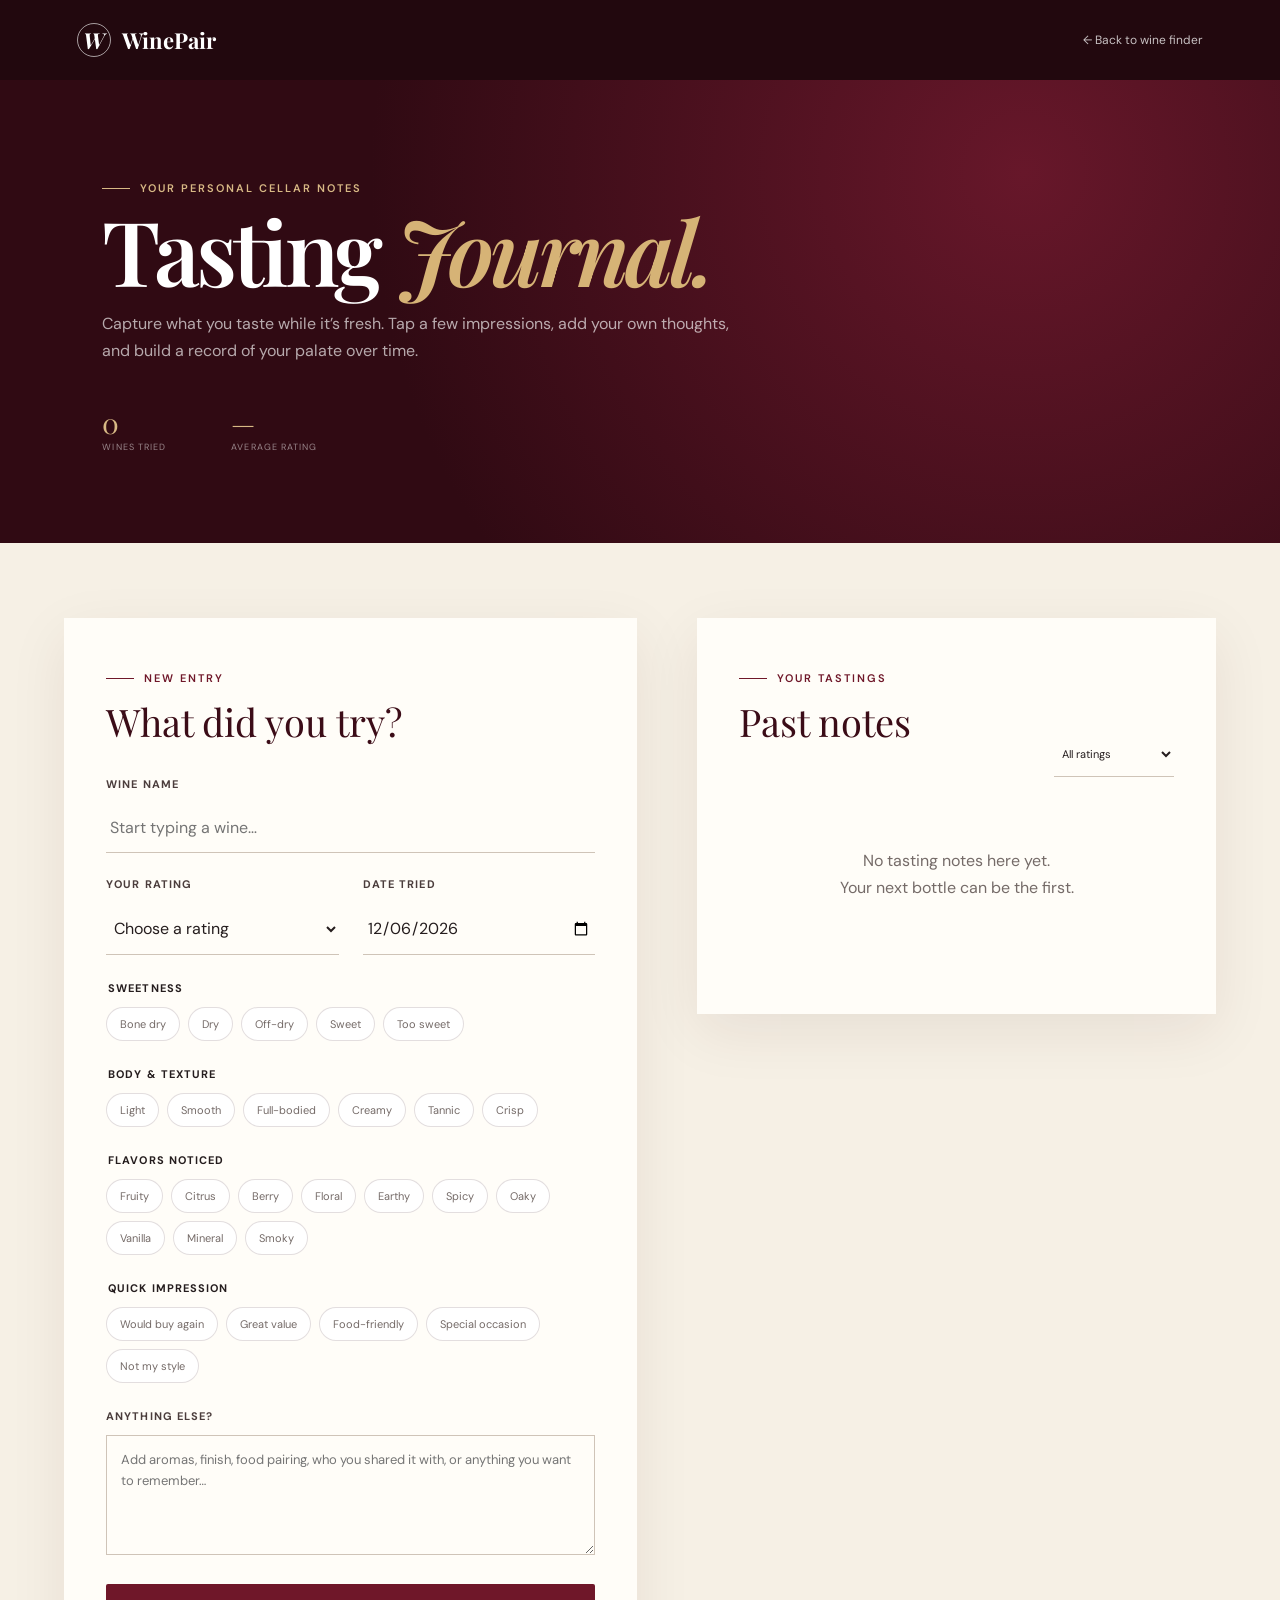
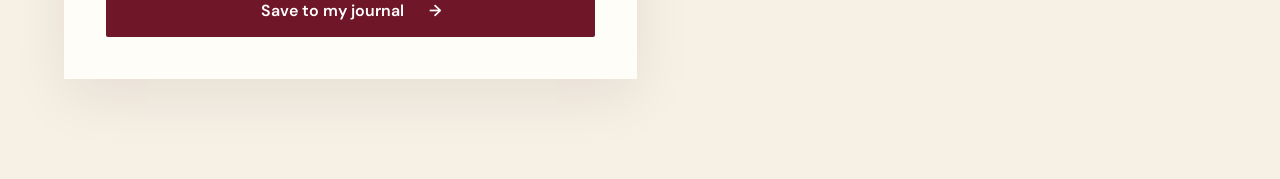
==== static/journal.html @ cf1a658a "Add dedicated quick-note tasting journal" ====
<!doctype html>
<html lang="en">
<head>
  <meta charset="utf-8">
  <meta name="viewport" content="width=device-width, initial-scale=1">
  <title>Tasting Journal — WinePair</title>
  <link rel="preconnect" href="https://fonts.googleapis.com">
  <link rel="preconnect" href="https://fonts.gstatic.com" crossorigin>
  <link href="https://fonts.googleapis.com/css2?family=DM+Sans:wght@400;500;600;700&family=Playfair+Display:ital,wght@0,600;0,700;1,600&display=swap" rel="stylesheet">
  <link rel="stylesheet" href="/static/styles.css">
  <link rel="stylesheet" href="/static/journal.css">
  <script src="/static/journal.js?v=1" defer></script>
</head>
<body class="journal-page">
  <header class="journal-header">
    <a class="brand" href="/"><span class="brand-mark">W</span><span>WinePair</span></a>
    <a class="back-link" href="/">← Back to wine finder</a>
  </header>

  <main>
    <section class="journal-hero">
      <p class="eyebrow"><span></span> Your personal cellar notes</p>
      <h1>Tasting <em>Journal.</em></h1>
      <p>Capture what you taste while it’s fresh. Tap a few impressions, add your own thoughts, and build a record of your palate over time.</p>
      <div class="journal-stats"><div><strong id="journal-total">0</strong><span>wines tried</span></div><div><strong id="journal-average">—</strong><span>average rating</span></div></div>
    </section>

    <section class="journal-workspace">
      <form id="full-tasting-form" class="journal-form">
        <div class="journal-form-heading"><p class="eyebrow"><span></span> New entry</p><h2>What did you try?</h2></div>
        <label><span>Wine name</span><input name="wine_name" list="saved-wine-options" required maxlength="200" placeholder="Start typing a wine…"></label>
        <datalist id="saved-wine-options"></datalist>
        <div class="journal-form-grid">
          <label><span>Your rating</span><select name="rating" required><option value="">Choose a rating</option><option value="5">★★★★★ — Loved it</option><option value="4">★★★★☆ — Really liked it</option><option value="3">★★★☆☆ — Enjoyed it</option><option value="2">★★☆☆☆ — Not for me</option><option value="1">★☆☆☆☆ — Disliked it</option></select></label>
          <label><span>Date tried</span><input name="date_tried" type="date" required></label>
        </div>

        <fieldset class="attribute-group"><legend>Sweetness</legend><div class="attribute-options"><button type="button" data-attribute="Bone dry">Bone dry</button><button type="button" data-attribute="Dry">Dry</button><button type="button" data-attribute="Off-dry">Off-dry</button><button type="button" data-attribute="Sweet">Sweet</button><button type="button" data-attribute="Too sweet">Too sweet</button></div></fieldset>
        <fieldset class="attribute-group"><legend>Body & texture</legend><div class="attribute-options"><button type="button" data-attribute="Light">Light</button><button type="button" data-attribute="Smooth">Smooth</button><button type="button" data-attribute="Full-bodied">Full-bodied</button><button type="button" data-attribute="Creamy">Creamy</button><button type="button" data-attribute="Tannic">Tannic</button><button type="button" data-attribute="Crisp">Crisp</button></div></fieldset>
        <fieldset class="attribute-group"><legend>Flavors noticed</legend><div class="attribute-options"><button type="button" data-attribute="Fruity">Fruity</button><button type="button" data-attribute="Citrus">Citrus</button><button type="button" data-attribute="Berry">Berry</button><button type="button" data-attribute="Floral">Floral</button><button type="button" data-attribute="Earthy">Earthy</button><button type="button" data-attribute="Spicy">Spicy</button><button type="button" data-attribute="Oaky">Oaky</button><button type="button" data-attribute="Vanilla">Vanilla</button><button type="button" data-attribute="Mineral">Mineral</button><button type="button" data-attribute="Smoky">Smoky</button></div></fieldset>
        <fieldset class="attribute-group"><legend>Quick impression</legend><div class="attribute-options"><button type="button" data-attribute="Would buy again">Would buy again</button><button type="button" data-attribute="Great value">Great value</button><button type="button" data-attribute="Food-friendly">Food-friendly</button><button type="button" data-attribute="Special occasion">Special occasion</button><button type="button" data-attribute="Not my style">Not my style</button></div></fieldset>

        <label><span>Anything else?</span><textarea name="notes" maxlength="1000" placeholder="Add aromas, finish, food pairing, who you shared it with, or anything you want to remember…"></textarea></label>
        <button class="button button-gold journal-submit" type="submit">Save to my journal <span>→</span></button>
      </form>

      <section class="journal-history">
        <div class="journal-history-heading"><div><p class="eyebrow"><span></span> Your tastings</p><h2>Past notes</h2></div><select id="journal-filter" aria-label="Filter tasting journal"><option value="all">All ratings</option><option value="5">5 stars</option><option value="4">4 stars</option><option value="3">3 stars</option><option value="2">2 stars</option><option value="1">1 star</option></select></div>
        <div id="journal-entries"></div>
      </section>
    </section>
  </main>
</body>
</html>
---- static/styles.css ----
:root {
  --wine: #6f1729;
  --wine-dark: #3b0c17;
  --wine-deep: #22080e;
  --cream: #f6f0e5;
  --paper: #fffdf8;
  --ink: #251d1e;
  --muted: #756b68;
  --gold: #c2a06b;
  --line: rgba(58, 27, 33, .14);
}

* { box-sizing: border-box; }
html { scroll-behavior: smooth; }
body { margin: 0; color: var(--ink); background: var(--paper); font-family: "DM Sans", sans-serif; }
button, input, select { font: inherit; }
a { color: inherit; text-decoration: none; }

.site-header { height: 84px; padding: 0 clamp(24px, 6vw, 96px); display: flex; align-items: center; justify-content: space-between; position: absolute; width: 100%; z-index: 10; color: white; }
.brand { display: inline-flex; align-items: center; gap: 11px; font-family: "Playfair Display", serif; font-size: 22px; font-weight: 700; }
.brand-mark { width: 34px; height: 34px; border: 1px solid rgba(255,255,255,.6); border-radius: 50%; display: grid; place-items: center; font-style: italic; }
nav { display: flex; align-items: center; gap: 34px; font-size: 13px; }
nav a { opacity: .82; }
nav a:hover { opacity: 1; }
.list-link { border: 0; background: transparent; color: white; cursor: pointer; font-size: 13px; opacity: .82; }
.list-link span { display: inline-grid; place-items: center; min-width: 20px; height: 20px; margin-left: 5px; padding: 0 5px; border-radius: 99px; background: #d6b376; color: var(--wine-dark); font-size: 10px; font-weight: 700; }
.nav-cta { border: 1px solid rgba(255,255,255,.55); border-radius: 99px; padding: 11px 18px; }

.hero { min-height: 780px; display: grid; grid-template-columns: 56% 44%; background: var(--wine-deep); color: white; overflow: hidden; }
.hero-copy { padding: 176px 7vw 80px; background: radial-gradient(circle at 20% 10%, #67172a 0, #3d0c18 40%, #26080f 100%); position: relative; }
.hero-copy:after { content: ""; position: absolute; inset: 0; opacity: .08; background-image: url("data:image/svg+xml,%3Csvg width='80' height='80' xmlns='http://www.w3.org/2000/svg'%3E%3Cfilter id='n'%3E%3CfeTurbulence type='fractalNoise' baseFrequency='.8' numOctaves='3' stitchTiles='stitch'/%3E%3C/filter%3E%3Crect width='100%25' height='100%25' filter='url(%23n)' opacity='.3'/%3E%3C/svg%3E"); pointer-events: none; }
.eyebrow { text-transform: uppercase; letter-spacing: .18em; font-size: 11px; font-weight: 600; display: flex; align-items: center; gap: 10px; color: var(--wine); }
.eyebrow span { width: 28px; height: 1px; background: currentColor; }
.hero .eyebrow { color: #d8b985; }
h1, h2 { font-family: "Playfair Display", serif; margin: 0; font-weight: 600; line-height: .98; }
h1 { font-size: clamp(62px, 7vw, 108px); letter-spacing: -.045em; max-width: 760px; }
h1 em, h2 em { color: #d6b376; font-weight: 600; }
.hero-lede { color: rgba(255,255,255,.68); font-size: 17px; line-height: 1.75; max-width: 570px; margin: 34px 0; }
.hero-actions { display: flex; align-items: center; gap: 30px; }
.button { border: 0; cursor: pointer; display: inline-flex; align-items: center; justify-content: center; gap: 25px; padding: 16px 24px; border-radius: 2px; font-weight: 600; transition: transform .2s, background .2s; }
.button:hover { transform: translateY(-2px); }
.button-primary { background: var(--cream); color: var(--wine-dark); }
.text-link { font-size: 13px; color: rgba(255,255,255,.8); }
.text-link span { margin-left: 7px; }
.trust-row { display: flex; gap: clamp(28px, 5vw, 70px); margin-top: 70px; padding-top: 28px; border-top: 1px solid rgba(255,255,255,.12); }
.trust-row div { display: flex; flex-direction: column; gap: 5px; }
.trust-row strong { font-family: "Playfair Display", serif; font-size: 22px; color: #e2c691; }
.trust-row span { font-size: 10px; text-transform: uppercase; letter-spacing: .12em; color: rgba(255,255,255,.45); }

.hero-visual { position: relative; display: grid; place-items: center; background: radial-gradient(circle at center 40%, #eadac0 0, #d8c3a3 48%, #bea47e 100%); }
.hero-visual:after { content: ""; position: absolute; inset: auto 0 0; height: 25%; background: linear-gradient(transparent, rgba(64,35,22,.25)); }
.bottle { height: 72%; z-index: 2; filter: drop-shadow(28px 30px 28px rgba(41,17,13,.28)); transform: rotate(3deg); }
.orb { position: absolute; border: 1px solid rgba(111,23,41,.25); border-radius: 50%; }
.orb-one { width: 510px; height: 510px; }
.orb-two { width: 620px; height: 620px; border-style: dashed; opacity: .45; }
.match-card { z-index: 4; position: absolute; left: 7%; bottom: 12%; background: rgba(255,253,248,.93); color: var(--ink); padding: 14px 20px; display: flex; align-items: center; gap: 12px; box-shadow: 0 14px 40px rgba(52,26,20,.18); }
.match-icon { width: 34px; height: 34px; border-radius: 50%; display: grid; place-items: center; background: var(--wine); color: white; }
.match-card div { display: flex; flex-direction: column; gap: 3px; }
.match-card small { color: var(--muted); font-size: 10px; text-transform: uppercase; letter-spacing: .08em; }
.match-card strong { font-family: "Playfair Display", serif; font-size: 16px; }
.vertical-note { position: absolute; right: 18px; top: 20%; writing-mode: vertical-rl; font-size: 9px; letter-spacing: .22em; color: rgba(67,35,29,.54); }

.finder-section { padding: 105px clamp(24px, 7vw, 110px) 120px; background: var(--cream); }
.section-heading { text-align: center; margin-bottom: 48px; }
.section-heading .eyebrow { justify-content: center; }
.section-heading h2, .results-heading h2, .how-intro h2 { font-size: clamp(42px, 5vw, 68px); color: var(--wine-dark); }
.section-heading > p:last-child { color: var(--muted); margin-top: 18px; }
.finder-shell { max-width: 1040px; margin: auto; background: var(--paper); box-shadow: 0 20px 70px rgba(68,38,29,.1); }
.finder-tabs { display: grid; grid-template-columns: 1fr 1fr; border-bottom: 1px solid var(--line); }
.tab { border: 0; background: transparent; padding: 20px; cursor: pointer; color: var(--muted); border-bottom: 2px solid transparent; }
.tab.active { color: var(--wine); border-bottom-color: var(--wine); font-weight: 600; }
.finder-form { display: none; padding: 42px 48px 48px; }
.finder-form.active { display: block; }
.field-label, label > span { font-size: 11px; font-weight: 700; text-transform: uppercase; letter-spacing: .1em; display: block; margin-bottom: 12px; color: #4b3d3c; }
.choice-row { display: grid; grid-template-columns: repeat(5, 1fr); gap: 9px; margin-bottom: 30px; }
.choice { padding: 14px 8px; background: white; border: 1px solid var(--line); color: var(--muted); cursor: pointer; display: flex; align-items: center; justify-content: center; gap: 8px; }
.choice.selected { border-color: var(--wine); color: var(--wine); background: #fbf4f3; box-shadow: inset 0 0 0 1px var(--wine); }
.wine-drop { width: 11px; height: 14px; border-radius: 60% 40% 60% 40%; transform: rotate(45deg); background: var(--wine); }
.wine-drop.white { background: #e5cf87; }.wine-drop.rose { background: #d9888d; }.wine-drop.sparkling { background: #c5a865; }.wine-drop.any { background: linear-gradient(90deg,var(--wine) 50%,#e5cf87 50%); }
.form-grid { display: grid; grid-template-columns: 1fr 1fr; gap: 24px 28px; }
input, select { width: 100%; padding: 14px 4px; border: 0; border-bottom: 1px solid #cfc4b8; background: transparent; outline: none; color: var(--ink); }
input:focus, select:focus { border-color: var(--wine); }
.submit-button { margin: 38px auto 0; min-width: 260px; display: flex; }
.button-gold { background: var(--wine); color: white; }
.button-arrow { border-left: 1px solid rgba(255,255,255,.25); padding-left: 20px; }
.title-form { max-width: 650px; margin: auto; text-align: center; padding-top: 60px; padding-bottom: 60px; }
.title-form p { color: var(--muted); font-size: 13px; line-height: 1.7; }
.sr-only { position: absolute; width: 1px; height: 1px; padding: 0; margin: -1px; overflow: hidden; clip: rect(0,0,0,0); white-space: nowrap; border: 0; }
.chat-panel { padding: 0; }
.chat-messages { height: 390px; overflow-y: auto; padding: 35px 38px 18px; background: #fbf7f0; }
.chat-message { display: flex; align-items: flex-start; gap: 12px; margin-bottom: 18px; }
.chat-message p { max-width: 72%; margin: 0; padding: 13px 16px; border-radius: 2px 14px 14px 14px; background: white; color: #514746; font-size: 13px; line-height: 1.65; white-space: pre-wrap; box-shadow: 0 5px 18px rgba(61,33,27,.07); }
.chat-message.user { justify-content: flex-end; }
.chat-message.user p { background: var(--wine); color: white; border-radius: 14px 2px 14px 14px; }
.chat-message.assistant { flex-wrap: wrap; }
.chat-wine-options { width: calc(100% - 40px); margin: -8px 0 8px 40px; display: grid; gap: 7px; }
.chat-wine-option { display: grid; grid-template-columns: 1fr auto; align-items: center; gap: 3px 12px; padding: 11px 13px; background: white; border: 1px solid var(--line); }
.chat-wine-option strong { color: var(--wine-dark); font: 14px "Playfair Display",serif; }
.chat-wine-option span { color: var(--muted); font-size: 10px; }
.chat-save-wine { grid-column: 2; grid-row: 1/3; border: 1px solid rgba(111,23,41,.25); background: transparent; color: var(--wine); padding: 7px 9px; cursor: pointer; font-size: 10px; }
.chat-save-wine.saved { background: var(--wine); color: white; }
.chat-avatar { flex: 0 0 28px; height: 28px; border-radius: 50%; display: grid; place-items: center; background: var(--wine); color: white; font: italic 13px "Playfair Display",serif; }
.chat-typing { color: var(--muted); font-size: 12px; padding-left: 40px; }
.chat-suggestions { display: flex; gap: 8px; padding: 14px 38px 6px; overflow-x: auto; }
.chat-suggestions button { white-space: nowrap; border: 1px solid var(--line); border-radius: 99px; background: white; color: var(--wine); padding: 8px 12px; cursor: pointer; font-size: 11px; }
.chat-input-row { display: flex; align-items: center; gap: 12px; padding: 12px 38px 24px; }
.chat-input-row input { flex: 1; }
.chat-input-row button { width: 42px; height: 42px; border: 0; border-radius: 50%; background: var(--wine); color: white; cursor: pointer; font-size: 18px; }

.results-section { padding: 100px clamp(24px, 7vw, 110px); background: var(--paper); }
.results-heading { display: flex; align-items: end; justify-content: space-between; max-width: 1250px; margin: auto 42px; }
.text-button { border: 0; background: transparent; color: var(--wine); cursor: pointer; padding: 8px; }
.status { max-width: 1250px; margin: auto; text-align: center; color: var(--muted); }
.search-note { margin: -18px auto 32px; padding: 14px 18px; max-width: 820px; background: #f7eee6; border-left: 3px solid var(--gold); color: var(--muted); font-size: 12px; line-height: 1.6; }
.search-note strong { color: var(--wine); }
.results-grid { max-width: 1250px; margin: auto; display: grid; grid-template-columns: repeat(5, 1fr); gap: 16px; }
.wine-card { background: var(--cream); min-height: 370px; padding: 28px 22px 24px; display: flex; flex-direction: column; position: relative; opacity: 0; transform: translateY(18px); animation: reveal .55s forwards; }
@keyframes reveal { to { opacity: 1; transform: translateY(0); } }
.wine-card:nth-child(2){animation-delay:.08s}.wine-card:nth-child(3){animation-delay:.16s}.wine-card:nth-child(4){animation-delay:.24s}.wine-card:nth-child(5){animation-delay:.32s}
.card-rank { color: var(--gold); font-family: "Playfair Display", serif; font-style: italic; font-size: 13px; }
.card-bottle { width: 46px; height: 116px; margin: 14px auto 20px; background: linear-gradient(90deg,#390d16,#7b2333 55%,#2a0810); border-radius: 7px 7px 10px 10px; position: relative; box-shadow: 10px 10px 20px rgba(47,23,17,.15); }
.card-bottle:before { content: ""; width: 20px; height: 28px; background: #591422; position: absolute; left: 13px; top: -25px; border-radius: 2px 2px 0 0; }
.card-bottle:after { content: "W"; position: absolute; left: 7px; right: 7px; top: 47px; padding: 8px 0; text-align: center; color: var(--wine); background: #eadfc9; font: italic 12px "Playfair Display",serif; }
.wine-card h3 { font-family: "Playfair Display", serif; color: var(--wine-dark); font-size: 18px; line-height: 1.25; margin: 0 0 8px; }
.wine-meta { color: var(--muted); font-size: 11px; line-height: 1.5; margin: 0; }
.card-bottom { margin-top: auto; padding-top: 18px; border-top: 1px solid var(--line); display: flex; align-items: center; justify-content: space-between; }
.price { font-weight: 700; font-size: 12px; }
.score { color: var(--wine); font-size: 10px; text-transform: uppercase; letter-spacing: .08em; }
.save-wine { margin-top: 14px; width: 100%; border: 1px solid rgba(111,23,41,.24); background: transparent; color: var(--wine); padding: 9px 10px; cursor: pointer; font-size: 11px; transition: background .2s, color .2s; }
.save-wine:hover, .save-wine.saved { background: var(--wine); color: white; }
.empty-state { grid-column: 1/-1; padding: 40px; text-align: center; background: var(--cream); color: var(--muted); }
.loading { width: 28px; height: 28px; border: 2px solid #d8cec4; border-top-color: var(--wine); border-radius: 50%; animation: spin .8s linear infinite; margin: 25px auto; }
@keyframes spin { to { transform: rotate(360deg); } }

.how-section { background: #ede3d3; padding: 120px clamp(24px, 7vw, 110px); display: grid; grid-template-columns: .8fr 1.2fr; gap: 10vw; }
.how-intro > p:last-child { color: var(--muted); line-height: 1.75; max-width: 430px; }
.steps { display: grid; grid-template-columns: repeat(3,1fr); gap: 36px; }
.steps article { border-top: 1px solid rgba(111,23,41,.25); padding-top: 15px; }
.steps article > span { color: var(--wine); font-size: 10px; }
.step-icon { font-size: 31px; color: var(--wine); margin: 45px 0 24px; }
.steps h3 { font-family: "Playfair Display", serif; font-size: 19px; color: var(--wine-dark); }
.steps p { font-size: 12px; line-height: 1.7; color: var(--muted); }
footer { background: var(--wine-deep); color: rgba(255,255,255,.6); padding: 42px clamp(24px, 7vw, 110px); display: flex; align-items: center; gap: 35px; font-size: 11px; }
.footer-brand { color: white; margin-right: auto; }.tech-note { letter-spacing: .08em; }
.list-backdrop { position: fixed; inset: 0; z-index: 40; background: rgba(25,7,11,.48); backdrop-filter: blur(3px); }
.wine-list-drawer { position: fixed; z-index: 50; top: 0; right: 0; width: min(430px, 100%); height: 100vh; padding: 38px 32px 25px; background: var(--paper); box-shadow: -20px 0 60px rgba(35,13,15,.2); transform: translateX(105%); transition: transform .3s ease; display: flex; flex-direction: column; }
.wine-list-drawer.open { transform: translateX(0); }
.list-header { display: flex; align-items: flex-start; justify-content: space-between; padding-bottom: 22px; border-bottom: 1px solid var(--line); }
.list-header h2 { color: var(--wine-dark); font-size: 38px; }
.list-header button { border: 0; background: transparent; color: var(--wine); font: 32px/1 "DM Sans",sans-serif; cursor: pointer; }
.saved-wines { flex: 1; overflow-y: auto; padding: 10px 0; }
.cellar-tabs { display: grid; grid-template-columns: 1fr 1fr; border-bottom: 1px solid var(--line); }
.full-journal-link { display: block; padding: 11px; background: #f5ebdf; color: var(--wine); text-align: center; font-size: 11px; }
.cellar-tab { border: 0; border-bottom: 2px solid transparent; padding: 14px 5px; background: transparent; color: var(--muted); cursor: pointer; font-size: 11px; }
.cellar-tab.active { color: var(--wine); border-bottom-color: var(--wine); font-weight: 700; }
.cellar-tab span { margin-left: 4px; }
.cellar-panel { display: none; flex: 1; min-height: 0; overflow-y: auto; }
.cellar-panel.active { display: block; }
.saved-wine { padding: 18px 0; border-bottom: 1px solid var(--line); display: grid; grid-template-columns: 1fr auto; gap: 7px 15px; }
.saved-wine h3 { margin: 0; color: var(--wine-dark); font: 17px/1.35 "Playfair Display",serif; }
.saved-wine p { grid-column: 1; margin: 0; color: var(--muted); font-size: 11px; }
.saved-wine strong { grid-column: 1; color: var(--ink); font-size: 12px; }
.remove-wine { grid-column: 2; grid-row: 1/4; align-self: center; border: 0; background: #f3e8df; color: var(--wine); width: 30px; height: 30px; border-radius: 50%; cursor: pointer; }
.tried-wine-action { grid-column: 1; justify-self: start; border: 0; background: transparent; color: var(--wine); padding: 3px 0; cursor: pointer; font-size: 10px; text-decoration: underline; }
.tasting-form { padding: 20px 2px 24px; border-bottom: 1px solid var(--line); }
.tasting-form label { display: block; margin-bottom: 15px; }
.tasting-form input, .tasting-form select, .tasting-form textarea { width: 100%; }
.tasting-form textarea { min-height: 74px; resize: vertical; border: 1px solid #cfc4b8; background: transparent; padding: 10px; outline: none; font: 12px/1.5 "DM Sans",sans-serif; }
.tasting-row { display: grid; grid-template-columns: 1fr 1fr; gap: 14px; }
.tasting-form .button { width: 100%; padding: 12px; font-size: 11px; }
.tried-wines { padding-bottom: 10px; }
.tasting-entry { position: relative; padding: 19px 35px 19px 0; border-bottom: 1px solid var(--line); }
.tasting-entry h3 { margin: 0 0 5px; color: var(--wine-dark); font: 17px/1.35 "Playfair Display",serif; }
.tasting-stars { color: #b38b4d; letter-spacing: 2px; font-size: 12px; }
.tasting-date { color: var(--muted); font-size: 10px; margin-left: 8px; }
.tasting-entry p { color: var(--muted); font-size: 11px; line-height: 1.6; margin: 9px 0 0; white-space: pre-wrap; }
.entry-attributes { display: flex; flex-wrap: wrap; gap: 4px; margin-top: 9px; }
.entry-attributes span { border-radius: 99px; padding: 4px 7px; background: #f1e6da; color: var(--wine); font-size: 9px; }
.delete-tasting { position: absolute; top: 17px; right: 0; border: 0; background: transparent; color: var(--muted); cursor: pointer; font-size: 18px; }
.empty-list { padding: 70px 20px; text-align: center; color: var(--muted); line-height: 1.7; }
.list-footnote { margin: 0; padding-top: 15px; border-top: 1px solid var(--line); color: var(--muted); text-align: center; font-size: 10px; }

@media (max-width: 980px) {
  .hero { grid-template-columns: 1fr; }.hero-visual { min-height: 520px; }.hero-copy { padding-top: 150px; }.bottle { height: 85%; }
  .results-grid { grid-template-columns: repeat(3,1fr); }.how-section { grid-template-columns: 1fr; }.steps { margin-top: 20px; }
}
@media (max-width: 680px) {
  nav a:not(.nav-cta) { display: none; }.site-header { padding: 0 20px; }.hero-copy { padding: 130px 24px 65px; }.hero { min-height: 0; }
  h1 { font-size: 58px; }.hero-actions { align-items: flex-start; flex-direction: column; }.trust-row { gap: 22px; }.hero-visual { min-height: 440px; }
  .finder-section, .results-section, .how-section { padding: 75px 20px; }.finder-tabs { grid-template-columns: 1fr; }.finder-form { padding: 30px 20px; }
  .choice-row { grid-template-columns: repeat(2,1fr); }.form-grid { grid-template-columns: 1fr; }.results-heading { align-items: flex-start; gap: 20px; flex-direction: column; }
  .chat-messages { padding: 25px 18px; }.chat-message p { max-width: 86%; }.chat-suggestions, .chat-input-row { padding-left: 18px; padding-right: 18px; }
  .results-grid { grid-template-columns: 1fr; }.wine-card { min-height: 330px; }.steps { grid-template-columns: 1fr; }.step-icon { margin: 25px 0 10px; }
  footer { align-items: flex-start; flex-direction: column; gap: 12px; }.footer-brand { margin-bottom: 12px; }
}
---- static/journal.css ----
.journal-page { background: var(--cream); }
.journal-header { height: 80px; padding: 0 clamp(24px,6vw,90px); display: flex; align-items: center; justify-content: space-between; background: var(--wine-deep); color: white; }
.back-link { color: rgba(255,255,255,.75); font-size: 12px; }
.journal-hero { padding: 90px clamp(24px,8vw,130px); background: radial-gradient(circle at 80% 20%,#67172a,#300a13 60%); color: white; }
.journal-hero .eyebrow { color: #d8b985; }.journal-hero h1 { font-size: clamp(55px,7vw,95px); }.journal-hero > p:last-of-type { max-width: 650px; color: rgba(255,255,255,.65); line-height: 1.7; }
.journal-stats { display: flex; gap: 65px; margin-top: 40px; }.journal-stats div { display:flex; flex-direction:column; }.journal-stats strong { color:#d8b985; font:28px "Playfair Display",serif; }.journal-stats span { text-transform:uppercase; letter-spacing:.12em; font-size:9px; color:rgba(255,255,255,.5); }
.journal-workspace { max-width: 1360px; margin: auto; padding: 75px 5vw 100px; display: grid; grid-template-columns: minmax(0,1.05fr) minmax(340px,.95fr); gap: 60px; align-items:start; }
.journal-form, .journal-history { background: var(--paper); padding: 42px; box-shadow: 0 18px 55px rgba(58,30,24,.08); }
.journal-form-heading h2, .journal-history-heading h2 { color: var(--wine-dark); font: 38px "Playfair Display",serif; margin:0 0 30px; }
.journal-form > label { display:block; margin-bottom:24px; }.journal-form-grid { display:grid; grid-template-columns:1fr 1fr; gap:24px; }
.attribute-group { border:0; padding:0; margin:26px 0; }.attribute-group legend { margin-bottom:12px; text-transform:uppercase; letter-spacing:.1em; font-size:11px; font-weight:700; }
.attribute-options { display:flex; flex-wrap:wrap; gap:8px; }.attribute-options button { border:1px solid var(--line); border-radius:99px; background:white; color:var(--muted); padding:9px 13px; cursor:pointer; font-size:11px; }.attribute-options button.selected { background:var(--wine); border-color:var(--wine); color:white; }
.journal-form textarea { width:100%; min-height:120px; padding:14px; border:1px solid #cfc4b8; background:transparent; resize:vertical; font:13px/1.6 "DM Sans",sans-serif; }
.journal-submit { width:100%; }
.journal-history { position:sticky; top:25px; }.journal-history-heading { display:flex; align-items:end; justify-content:space-between; }.journal-history-heading select { width:auto; min-width:120px; font-size:11px; }
.journal-entry-card { position:relative; padding:24px 35px 24px 0; border-top:1px solid var(--line); }.journal-entry-card h3 { margin:0 0 7px; color:var(--wine-dark); font:20px "Playfair Display",serif; }.journal-card-meta { display:flex; align-items:center; gap:10px; }.journal-card-stars { color:#b38b4d; letter-spacing:2px; }.journal-card-date { color:var(--muted); font-size:10px; }.journal-entry-card p { color:var(--muted); font-size:12px; line-height:1.65; }.journal-tags { display:flex; flex-wrap:wrap; gap:5px; margin-top:12px; }.journal-tags span { border-radius:99px; padding:5px 8px; background:#f1e6da; color:var(--wine); font-size:9px; }.journal-delete { position:absolute; top:22px; right:0; border:0; background:transparent; color:var(--muted); cursor:pointer; font-size:18px; }
.journal-empty { padding:70px 10px; text-align:center; color:var(--muted); line-height:1.7; }
@media(max-width:900px){.journal-workspace{grid-template-columns:1fr}.journal-history{position:static}.journal-form,.journal-history{padding:28px}.journal-form-grid{grid-template-columns:1fr}.journal-hero{padding-top:65px}}
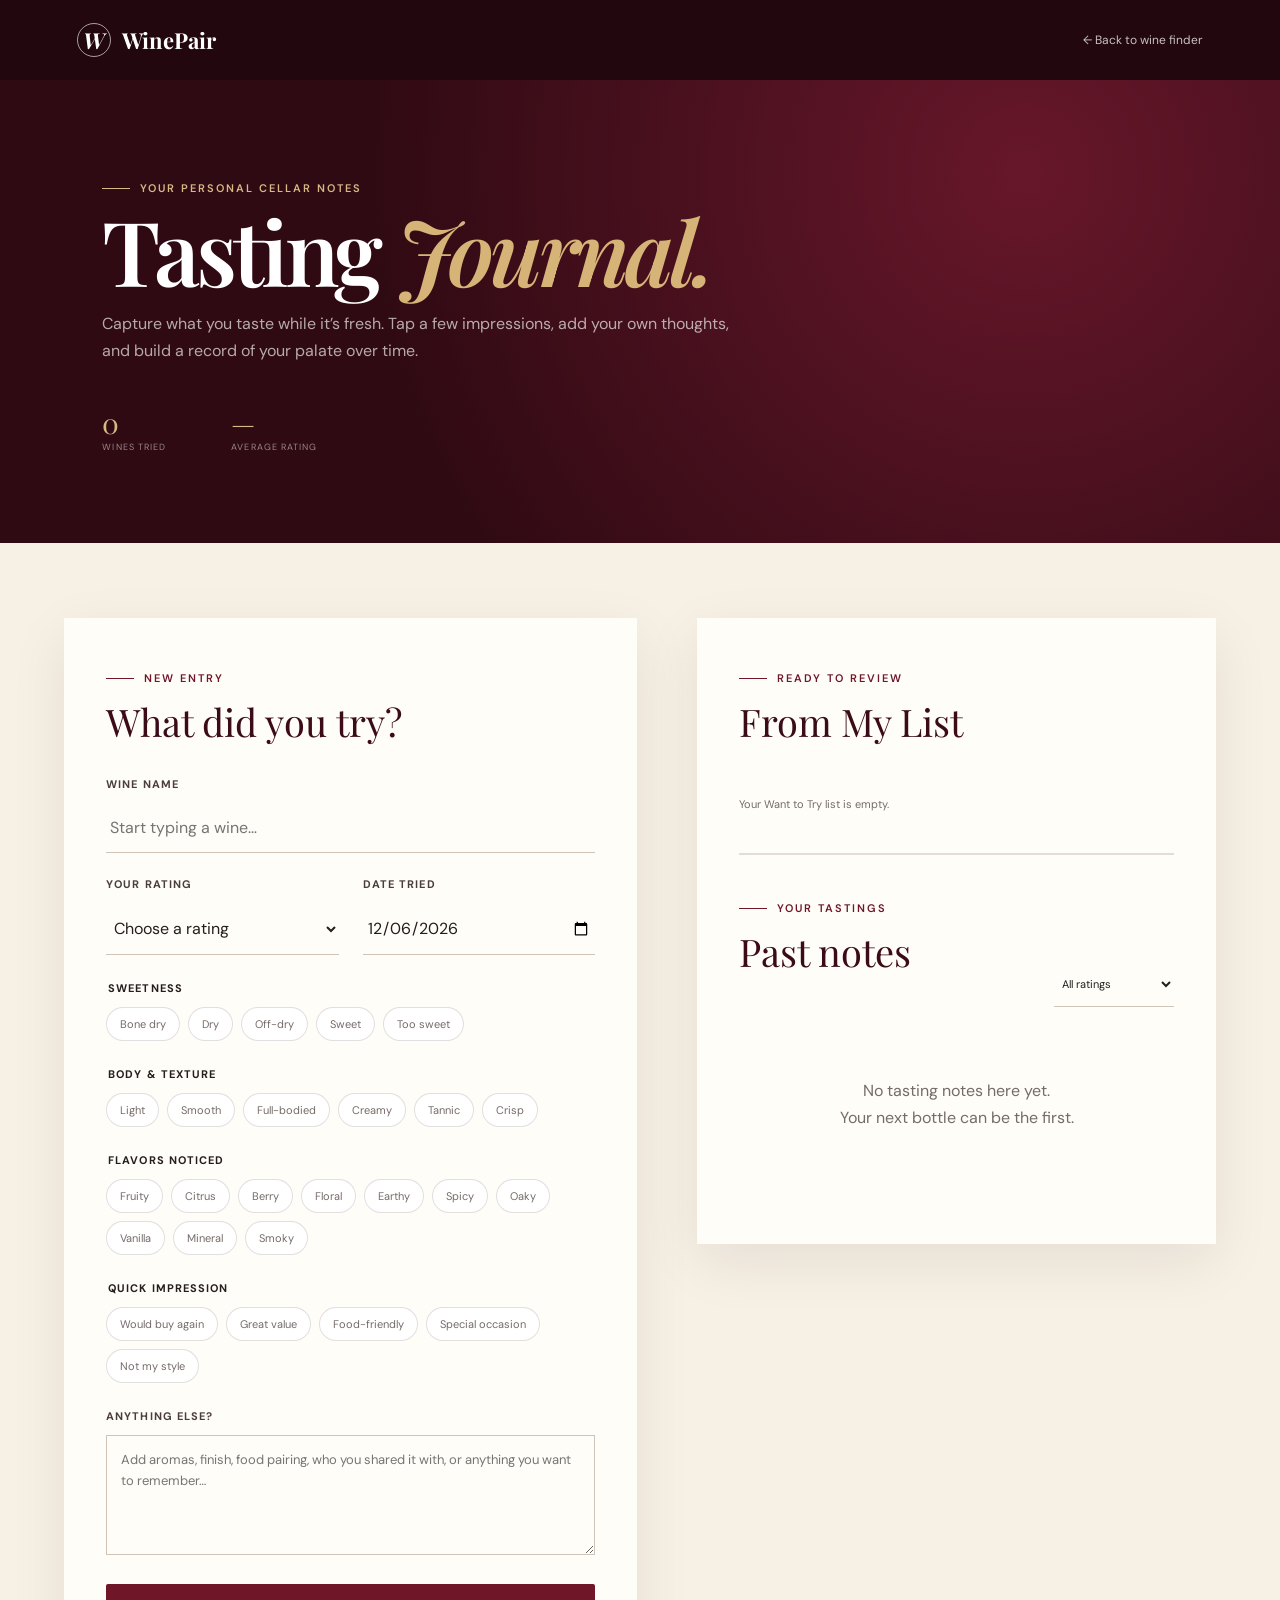
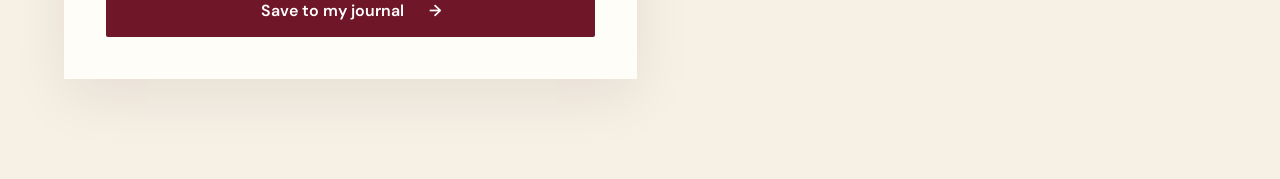
==== commit 763f748f: "Add journal rating and editing workflows" ====
--- a/static/journal.html
+++ b/static/journal.html
@@ -9,7 +9,7 @@
   <link href="https://fonts.googleapis.com/css2?family=DM+Sans:wght@400;500;600;700&family=Playfair+Display:ital,wght@0,600;0,700;1,600&display=swap" rel="stylesheet">
   <link rel="stylesheet" href="/static/styles.css">
   <link rel="stylesheet" href="/static/journal.css">
-  <script src="/static/journal.js?v=1" defer></script>
+  <script src="/static/journal.js?v=2" defer></script>
 </head>
 <body class="journal-page">
   <header class="journal-header">
@@ -27,7 +27,9 @@
 
     <section class="journal-workspace">
       <form id="full-tasting-form" class="journal-form">
-        <div class="journal-form-heading"><p class="eyebrow"><span></span> New entry</p><h2>What did you try?</h2></div>
+        <input type="hidden" name="source_title">
+        <input type="hidden" name="editing_index">
+        <div class="journal-form-heading"><p id="journal-form-eyebrow" class="eyebrow"><span></span> New entry</p><h2 id="journal-form-title">What did you try?</h2></div>
         <label><span>Wine name</span><input name="wine_name" list="saved-wine-options" required maxlength="200" placeholder="Start typing a wine…"></label>
         <datalist id="saved-wine-options"></datalist>
         <div class="journal-form-grid">
@@ -41,10 +43,15 @@
         <fieldset class="attribute-group"><legend>Quick impression</legend><div class="attribute-options"><button type="button" data-attribute="Would buy again">Would buy again</button><button type="button" data-attribute="Great value">Great value</button><button type="button" data-attribute="Food-friendly">Food-friendly</button><button type="button" data-attribute="Special occasion">Special occasion</button><button type="button" data-attribute="Not my style">Not my style</button></div></fieldset>
 
         <label><span>Anything else?</span><textarea name="notes" maxlength="1000" placeholder="Add aromas, finish, food pairing, who you shared it with, or anything you want to remember…"></textarea></label>
-        <button class="button button-gold journal-submit" type="submit">Save to my journal <span>→</span></button>
+        <button id="journal-submit" class="button button-gold journal-submit" type="submit">Save to my journal <span>→</span></button>
+        <button id="cancel-edit" class="cancel-edit" type="button" hidden>Cancel editing</button>
       </form>
 
       <section class="journal-history">
+        <div class="rate-from-list">
+          <div class="journal-history-heading"><div><p class="eyebrow"><span></span> Ready to review</p><h2>From My List</h2></div></div>
+          <div id="saved-to-rate"></div>
+        </div>
         <div class="journal-history-heading"><div><p class="eyebrow"><span></span> Your tastings</p><h2>Past notes</h2></div><select id="journal-filter" aria-label="Filter tasting journal"><option value="all">All ratings</option><option value="5">5 stars</option><option value="4">4 stars</option><option value="3">3 stars</option><option value="2">2 stars</option><option value="1">1 star</option></select></div>
         <div id="journal-entries"></div>
       </section>
--- a/static/journal.css
+++ b/static/journal.css
@@ -12,7 +12,12 @@
 .attribute-options { display:flex; flex-wrap:wrap; gap:8px; }.attribute-options button { border:1px solid var(--line); border-radius:99px; background:white; color:var(--muted); padding:9px 13px; cursor:pointer; font-size:11px; }.attribute-options button.selected { background:var(--wine); border-color:var(--wine); color:white; }
 .journal-form textarea { width:100%; min-height:120px; padding:14px; border:1px solid #cfc4b8; background:transparent; resize:vertical; font:13px/1.6 "DM Sans",sans-serif; }
 .journal-submit { width:100%; }
+.cancel-edit { width:100%; margin-top:10px; border:0; background:transparent; color:var(--wine); cursor:pointer; font-size:11px; text-decoration:underline; }
 .journal-history { position:sticky; top:25px; }.journal-history-heading { display:flex; align-items:end; justify-content:space-between; }.journal-history-heading select { width:auto; min-width:120px; font-size:11px; }
-.journal-entry-card { position:relative; padding:24px 35px 24px 0; border-top:1px solid var(--line); }.journal-entry-card h3 { margin:0 0 7px; color:var(--wine-dark); font:20px "Playfair Display",serif; }.journal-card-meta { display:flex; align-items:center; gap:10px; }.journal-card-stars { color:#b38b4d; letter-spacing:2px; }.journal-card-date { color:var(--muted); font-size:10px; }.journal-entry-card p { color:var(--muted); font-size:12px; line-height:1.65; }.journal-tags { display:flex; flex-wrap:wrap; gap:5px; margin-top:12px; }.journal-tags span { border-radius:99px; padding:5px 8px; background:#f1e6da; color:var(--wine); font-size:9px; }.journal-delete { position:absolute; top:22px; right:0; border:0; background:transparent; color:var(--muted); cursor:pointer; font-size:18px; }
+.rate-from-list { margin-bottom:35px; padding-bottom:22px; border-bottom:2px solid var(--line); }
+.rate-list-item { display:grid; grid-template-columns:1fr auto; gap:4px 15px; padding:14px 0; border-top:1px solid var(--line); }
+.rate-list-item strong { color:var(--wine-dark); font:15px/1.3 "Playfair Display",serif; }.rate-list-item span { color:var(--muted); font-size:10px; }.rate-list-item button { grid-column:2; grid-row:1/3; align-self:center; border:1px solid rgba(111,23,41,.25); background:transparent; color:var(--wine); padding:8px 10px; cursor:pointer; font-size:10px; }
+.rate-list-empty { padding:20px 0; color:var(--muted); font-size:11px; }
+.journal-entry-card { position:relative; padding:24px 70px 24px 0; border-top:1px solid var(--line); }.journal-entry-card h3 { margin:0 0 7px; color:var(--wine-dark); font:20px "Playfair Display",serif; }.journal-card-meta { display:flex; align-items:center; gap:10px; }.journal-card-stars { color:#b38b4d; letter-spacing:2px; }.journal-card-date { color:var(--muted); font-size:10px; }.journal-entry-card p { color:var(--muted); font-size:12px; line-height:1.65; }.journal-tags { display:flex; flex-wrap:wrap; gap:5px; margin-top:12px; }.journal-tags span { border-radius:99px; padding:5px 8px; background:#f1e6da; color:var(--wine); font-size:9px; }.journal-delete,.journal-edit { position:absolute; top:22px; border:0; background:transparent; color:var(--muted); cursor:pointer; }.journal-delete { right:0; font-size:18px; }.journal-edit { right:27px; color:var(--wine); font-size:10px; text-decoration:underline; }
 .journal-empty { padding:70px 10px; text-align:center; color:var(--muted); line-height:1.7; }
 @media(max-width:900px){.journal-workspace{grid-template-columns:1fr}.journal-history{position:static}.journal-form,.journal-history{padding:28px}.journal-form-grid{grid-template-columns:1fr}.journal-hero{padding-top:65px}}
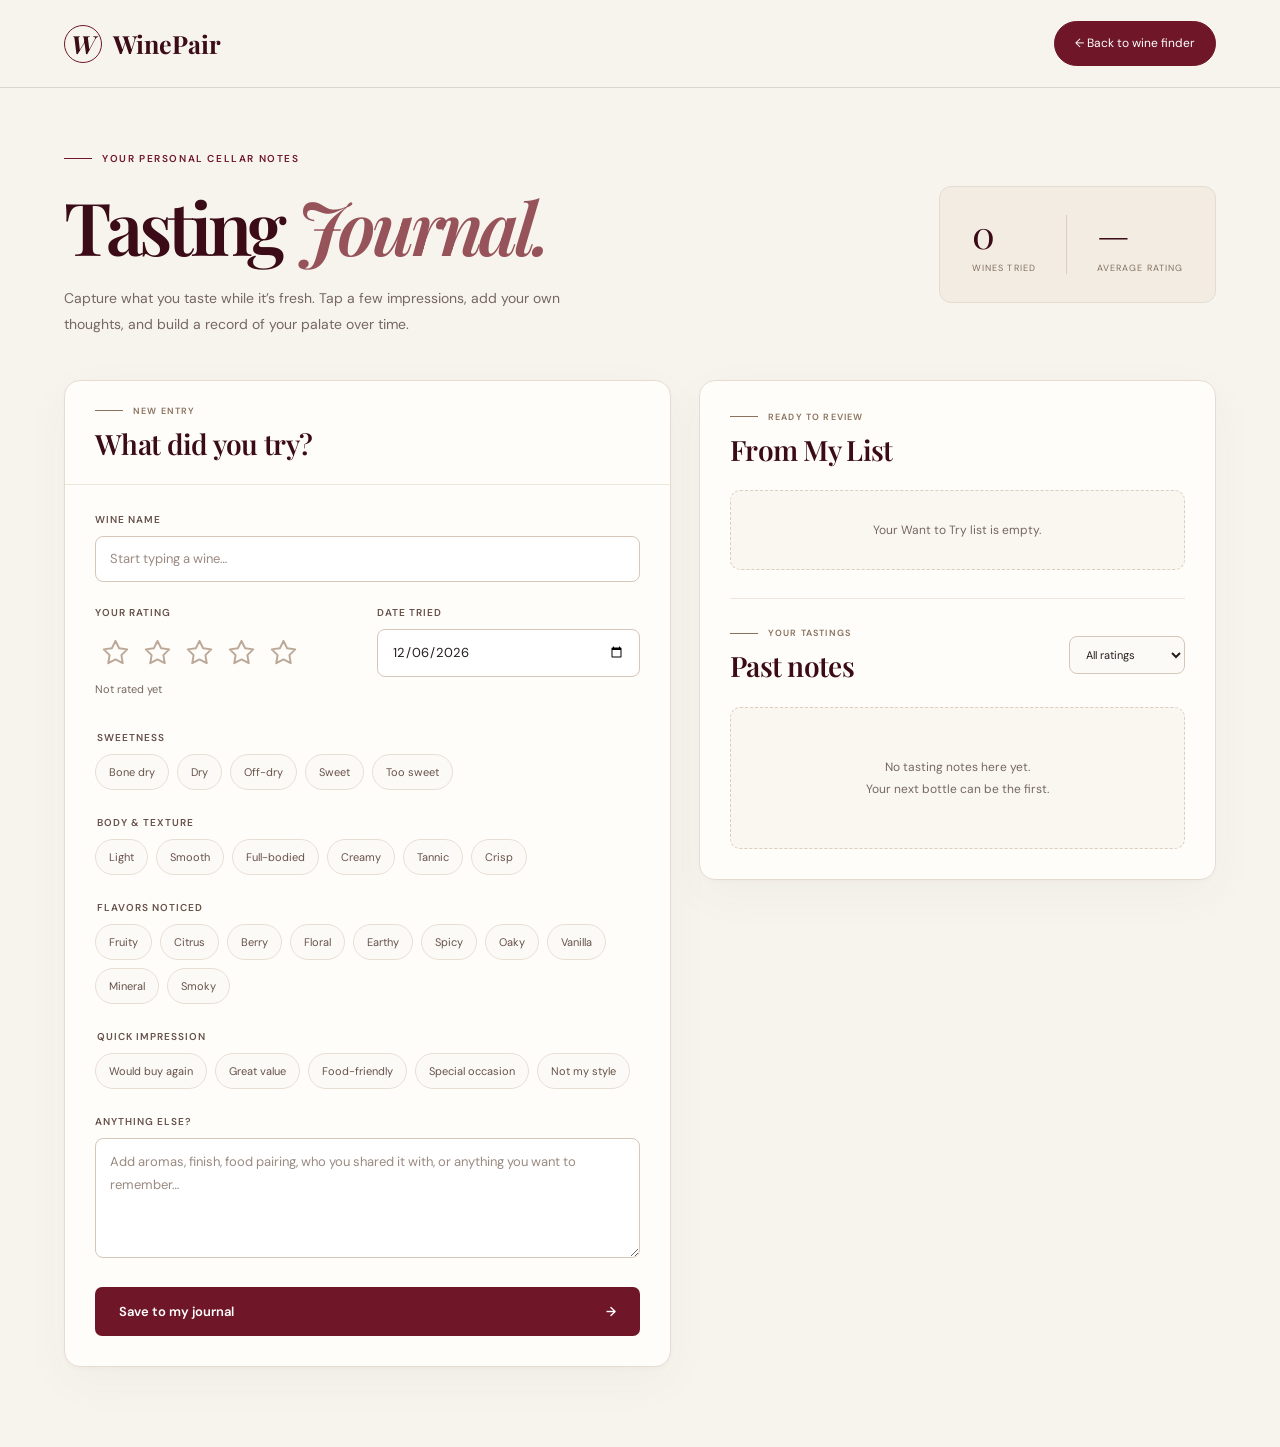
==== commit 4c6a1345: "Make WinePair sommelier-first with journal and saving actions" ====
--- a/static/journal.html
+++ b/static/journal.html
@@ -8,8 +8,9 @@
   <link rel="preconnect" href="https://fonts.gstatic.com" crossorigin>
   <link href="https://fonts.googleapis.com/css2?family=DM+Sans:wght@400;500;600;700&family=Playfair+Display:ital,wght@0,600;0,700;1,600&display=swap" rel="stylesheet">
   <link rel="stylesheet" href="/static/styles.css">
-  <link rel="stylesheet" href="/static/journal.css">
-  <script src="/static/journal.js?v=2" defer></script>
+  <link rel="stylesheet" href="/static/journal.css?v=6">
+  <script src="/static/personalization.js?v=15" defer></script>
+  <script src="/static/journal.js?v=5" defer></script>
 </head>
 <body class="journal-page">
   <header class="journal-header">
@@ -33,7 +34,32 @@
         <label><span>Wine name</span><input name="wine_name" list="saved-wine-options" required maxlength="200" placeholder="Start typing a wine…"></label>
         <datalist id="saved-wine-options"></datalist>
         <div class="journal-form-grid">
-          <label><span>Your rating</span><select name="rating" required><option value="">Choose a rating</option><option value="5">★★★★★ — Loved it</option><option value="4">★★★★☆ — Really liked it</option><option value="3">★★★☆☆ — Enjoyed it</option><option value="2">★★☆☆☆ — Not for me</option><option value="1">★☆☆☆☆ — Disliked it</option></select></label>
+          <fieldset class="star-rating" aria-describedby="rating-description">
+            <legend>Your rating</legend>
+            <div class="star-options">
+              <label class="star-option" title="1 star — Disliked it">
+                <input class="rating-input" type="radio" name="rating" value="1" aria-label="1 star — Disliked it">
+                <svg viewBox="0 0 24 24" aria-hidden="true"><path d="m12 3 2.8 5.7 6.3.9-4.55 4.44 1.07 6.26L12 17.35l-5.62 2.95 1.07-6.26L2.9 9.6l6.3-.9Z"/></svg>
+              </label>
+              <label class="star-option" title="2 stars — Not for me">
+                <input class="rating-input" type="radio" name="rating" value="2" aria-label="2 stars — Not for me">
+                <svg viewBox="0 0 24 24" aria-hidden="true"><path d="m12 3 2.8 5.7 6.3.9-4.55 4.44 1.07 6.26L12 17.35l-5.62 2.95 1.07-6.26L2.9 9.6l6.3-.9Z"/></svg>
+              </label>
+              <label class="star-option" title="3 stars — Enjoyed it">
+                <input class="rating-input" type="radio" name="rating" value="3" aria-label="3 stars — Enjoyed it">
+                <svg viewBox="0 0 24 24" aria-hidden="true"><path d="m12 3 2.8 5.7 6.3.9-4.55 4.44 1.07 6.26L12 17.35l-5.62 2.95 1.07-6.26L2.9 9.6l6.3-.9Z"/></svg>
+              </label>
+              <label class="star-option" title="4 stars — Really liked it">
+                <input class="rating-input" type="radio" name="rating" value="4" aria-label="4 stars — Really liked it">
+                <svg viewBox="0 0 24 24" aria-hidden="true"><path d="m12 3 2.8 5.7 6.3.9-4.55 4.44 1.07 6.26L12 17.35l-5.62 2.95 1.07-6.26L2.9 9.6l6.3-.9Z"/></svg>
+              </label>
+              <label class="star-option" title="5 stars — Loved it">
+                <input class="rating-input" type="radio" name="rating" value="5" aria-label="5 stars — Loved it">
+                <svg viewBox="0 0 24 24" aria-hidden="true"><path d="m12 3 2.8 5.7 6.3.9-4.55 4.44 1.07 6.26L12 17.35l-5.62 2.95 1.07-6.26L2.9 9.6l6.3-.9Z"/></svg>
+              </label>
+            </div>
+            <div class="rating-caption"><p id="rating-description" aria-live="polite">Not rated yet</p><button id="clear-rating" class="clear-rating" type="button" hidden>Clear</button></div>
+          </fieldset>
           <label><span>Date tried</span><input name="date_tried" type="date" required></label>
         </div>
 
--- a/static/styles.css
+++ b/static/styles.css
@@ -16,7 +16,11 @@
 button, input, select { font: inherit; }
 a { color: inherit; text-decoration: none; }
 
-.site-header { height: 84px; padding: 0 clamp(24px, 6vw, 96px); display: flex; align-items: center; justify-content: space-between; position: absolute; width: 100%; z-index: 10; color: white; }
+.site-header { height: 72px; padding: 0 clamp(24px, 6vw, 96px); display: flex; align-items: center; justify-content: space-between; position: fixed; top: 0; left: 0; width: 100%; z-index: 100; color: white; background: rgba(76,15,34,.94); border-bottom: 1px solid rgba(255,255,255,.12); box-shadow: 0 8px 24px rgba(40,8,17,.12); backdrop-filter: blur(14px); transition: background .25s ease, box-shadow .25s ease, border-color .25s ease, transform .25s ease; }
+.site-header.interaction-hidden { transform: translateY(-100%); }
+.site-header.scrolled { color: var(--ink); background: rgba(250,247,241,.76); border-bottom-color: transparent; box-shadow: none; backdrop-filter: blur(20px) saturate(115%); }
+.site-header.scrolled nav a, .site-header.scrolled nav button, .site-header.scrolled .brand { color: var(--ink); text-shadow: none; }
+.site-header.scrolled .brand-mark, .site-header.scrolled .nav-cta { border-color: rgba(43,31,32,.36); }
 .brand { display: inline-flex; align-items: center; gap: 11px; font-family: "Playfair Display", serif; font-size: 22px; font-weight: 700; }
 .brand-mark { width: 34px; height: 34px; border: 1px solid rgba(255,255,255,.6); border-radius: 50%; display: grid; place-items: center; font-style: italic; }
 nav { display: flex; align-items: center; gap: 34px; font-size: 13px; }
@@ -26,7 +30,7 @@
 .list-link span { display: inline-grid; place-items: center; min-width: 20px; height: 20px; margin-left: 5px; padding: 0 5px; border-radius: 99px; background: #d6b376; color: var(--wine-dark); font-size: 10px; font-weight: 700; }
 .nav-cta { border: 1px solid rgba(255,255,255,.55); border-radius: 99px; padding: 11px 18px; }
 
-.hero { min-height: 780px; display: grid; grid-template-columns: 56% 44%; background: var(--wine-deep); color: white; overflow: hidden; }
+.hero { min-height: 780px; display: grid; grid-template-columns: 56% 44%; background: var(--wine-deep); color: white; overflow: hidden; scroll-margin-top: 72px; }
 .hero-copy { padding: 176px 7vw 80px; background: radial-gradient(circle at 20% 10%, #67172a 0, #3d0c18 40%, #26080f 100%); position: relative; }
 .hero-copy:after { content: ""; position: absolute; inset: 0; opacity: .08; background-image: url("data:image/svg+xml,%3Csvg width='80' height='80' xmlns='http://www.w3.org/2000/svg'%3E%3Cfilter id='n'%3E%3CfeTurbulence type='fractalNoise' baseFrequency='.8' numOctaves='3' stitchTiles='stitch'/%3E%3C/filter%3E%3Crect width='100%25' height='100%25' filter='url(%23n)' opacity='.3'/%3E%3C/svg%3E"); pointer-events: none; }
 .eyebrow { text-transform: uppercase; letter-spacing: .18em; font-size: 11px; font-weight: 600; display: flex; align-items: center; gap: 10px; color: var(--wine); }
@@ -60,7 +64,7 @@
 .match-card strong { font-family: "Playfair Display", serif; font-size: 16px; }
 .vertical-note { position: absolute; right: 18px; top: 20%; writing-mode: vertical-rl; font-size: 9px; letter-spacing: .22em; color: rgba(67,35,29,.54); }
 
-.finder-section { padding: 105px clamp(24px, 7vw, 110px) 120px; background: var(--cream); }
+.finder-section { padding: 105px clamp(24px, 7vw, 110px) 120px; background: var(--cream); scroll-margin-top: 72px; }
 .section-heading { text-align: center; margin-bottom: 48px; }
 .section-heading .eyebrow { justify-content: center; }
 .section-heading h2, .results-heading h2, .how-intro h2 { font-size: clamp(42px, 5vw, 68px); color: var(--wine-dark); }
@@ -89,15 +93,21 @@
 .chat-panel { padding: 0; }
 .chat-messages { height: 390px; overflow-y: auto; padding: 35px 38px 18px; background: #fbf7f0; }
 .chat-message { display: flex; align-items: flex-start; gap: 12px; margin-bottom: 18px; }
-.chat-message p { max-width: 72%; margin: 0; padding: 13px 16px; border-radius: 2px 14px 14px 14px; background: white; color: #514746; font-size: 13px; line-height: 1.65; white-space: pre-wrap; box-shadow: 0 5px 18px rgba(61,33,27,.07); }
+.chat-bubble { max-width: 72%; padding: 13px 16px; border-radius: 2px 14px 14px 14px; background: white; color: #514746; font-size: 13px; line-height: 1.65; box-shadow: 0 5px 18px rgba(61,33,27,.07); }
+.chat-bubble p { margin: 0 0 8px; }.chat-bubble p:last-child { margin-bottom: 0; }.chat-bubble h2,.chat-bubble h3,.chat-bubble h4 { margin: 10px 0 5px; color: var(--wine-dark); font-family: "Playfair Display",serif; }.chat-bubble h2:first-child,.chat-bubble h3:first-child,.chat-bubble h4:first-child { margin-top: 0; }.chat-bubble ul { margin: 5px 0 10px; padding-left: 20px; }.chat-bubble li { margin-bottom: 4px; }.chat-bubble hr { border: 0; border-top: 1px solid var(--line); margin: 10px 0; }
 .chat-message.user { justify-content: flex-end; }
-.chat-message.user p { background: var(--wine); color: white; border-radius: 14px 2px 14px 14px; }
+.chat-message.user .chat-bubble { background: var(--wine); color: white; border-radius: 14px 2px 14px 14px; }
 .chat-message.assistant { flex-wrap: wrap; }
-.chat-wine-options { width: calc(100% - 40px); margin: -8px 0 8px 40px; display: grid; gap: 7px; }
-.chat-wine-option { display: grid; grid-template-columns: 1fr auto; align-items: center; gap: 3px 12px; padding: 11px 13px; background: white; border: 1px solid var(--line); }
-.chat-wine-option strong { color: var(--wine-dark); font: 14px "Playfair Display",serif; }
-.chat-wine-option span { color: var(--muted); font-size: 10px; }
-.chat-save-wine { grid-column: 2; grid-row: 1/3; border: 1px solid rgba(111,23,41,.25); background: transparent; color: var(--wine); padding: 7px 9px; cursor: pointer; font-size: 10px; }
+.chat-recommendation-cards { width: calc(100% - 40px); margin: -6px 0 8px 40px; display: grid; gap: 10px; }
+.chat-recommendation-card { position: relative; padding: 14px 14px 12px; background: #fffdf8; border: 1px solid var(--line); box-shadow: 0 4px 12px rgba(61,33,27,.04); display: flex; flex-direction: column; gap: 8px; }
+.chat-card-top-pick { display: inline-flex; align-self: flex-start; padding: 4px 8px; background: rgba(111,23,41,.08); color: var(--wine); font-size: 9px; letter-spacing: .1em; text-transform: uppercase; }
+.chat-card-title { color: var(--wine-dark); font: 15px/1.3 "Playfair Display",serif; overflow-wrap: anywhere; word-break: break-word; }
+.chat-card-vintage { color: var(--muted); font-size: 11px; text-transform: uppercase; letter-spacing: .08em; }
+.chat-card-details { display: grid; gap: 4px; color: var(--muted); font-size: 11px; line-height: 1.45; overflow-wrap: anywhere; word-break: break-word; }
+.chat-card-footer { margin-top: auto; padding-top: 8px; border-top: 1px solid rgba(58,27,33,.1); display: flex; align-items: center; justify-content: space-between; gap: 8px; }
+.chat-card-price { color: var(--wine); font-weight: 700; font-size: 13px; }
+.chat-card-actions { display: flex; gap: 6px; flex-wrap: wrap; }
+.chat-save-wine,.chat-ask-wine { border: 1px solid rgba(111,23,41,.25); background: transparent; color: var(--wine); padding: 7px 9px; cursor: pointer; font-size: 10px; }
 .chat-save-wine.saved { background: var(--wine); color: white; }
 .chat-avatar { flex: 0 0 28px; height: 28px; border-radius: 50%; display: grid; place-items: center; background: var(--wine); color: white; font: italic 13px "Playfair Display",serif; }
 .chat-typing { color: var(--muted); font-size: 12px; padding-left: 40px; }
@@ -107,7 +117,7 @@
 .chat-input-row input { flex: 1; }
 .chat-input-row button { width: 42px; height: 42px; border: 0; border-radius: 50%; background: var(--wine); color: white; cursor: pointer; font-size: 18px; }
 
-.results-section { padding: 100px clamp(24px, 7vw, 110px); background: var(--paper); }
+.results-section { padding: 100px clamp(24px, 7vw, 110px); background: var(--paper); scroll-margin-top: 72px; }
 .results-heading { display: flex; align-items: end; justify-content: space-between; max-width: 1250px; margin: auto 42px; }
 .text-button { border: 0; background: transparent; color: var(--wine); cursor: pointer; padding: 8px; }
 .status { max-width: 1250px; margin: auto; text-align: center; color: var(--muted); }
@@ -128,11 +138,12 @@
 .score { color: var(--wine); font-size: 10px; text-transform: uppercase; letter-spacing: .08em; }
 .save-wine { margin-top: 14px; width: 100%; border: 1px solid rgba(111,23,41,.24); background: transparent; color: var(--wine); padding: 9px 10px; cursor: pointer; font-size: 11px; transition: background .2s, color .2s; }
 .save-wine:hover, .save-wine.saved { background: var(--wine); color: white; }
+.ask-wine { width:100%; margin-top:12px; border:0; background:transparent; color:var(--wine); cursor:pointer; font-size:11px; text-decoration:underline; }
 .empty-state { grid-column: 1/-1; padding: 40px; text-align: center; background: var(--cream); color: var(--muted); }
 .loading { width: 28px; height: 28px; border: 2px solid #d8cec4; border-top-color: var(--wine); border-radius: 50%; animation: spin .8s linear infinite; margin: 25px auto; }
 @keyframes spin { to { transform: rotate(360deg); } }
 
-.how-section { background: #ede3d3; padding: 120px clamp(24px, 7vw, 110px); display: grid; grid-template-columns: .8fr 1.2fr; gap: 10vw; }
+.how-section { background: #ede3d3; padding: 120px clamp(24px, 7vw, 110px); display: grid; grid-template-columns: .8fr 1.2fr; gap: 10vw; scroll-margin-top: 72px; }
 .how-intro > p:last-child { color: var(--muted); line-height: 1.75; max-width: 430px; }
 .steps { display: grid; grid-template-columns: repeat(3,1fr); gap: 36px; }
 .steps article { border-top: 1px solid rgba(111,23,41,.25); padding-top: 15px; }
@@ -142,14 +153,14 @@
 .steps p { font-size: 12px; line-height: 1.7; color: var(--muted); }
 footer { background: var(--wine-deep); color: rgba(255,255,255,.6); padding: 42px clamp(24px, 7vw, 110px); display: flex; align-items: center; gap: 35px; font-size: 11px; }
 .footer-brand { color: white; margin-right: auto; }.tech-note { letter-spacing: .08em; }
-.list-backdrop { position: fixed; inset: 0; z-index: 40; background: rgba(25,7,11,.48); backdrop-filter: blur(3px); }
-.wine-list-drawer { position: fixed; z-index: 50; top: 0; right: 0; width: min(430px, 100%); height: 100vh; padding: 38px 32px 25px; background: var(--paper); box-shadow: -20px 0 60px rgba(35,13,15,.2); transform: translateX(105%); transition: transform .3s ease; display: flex; flex-direction: column; }
+.list-backdrop { position: fixed; inset: 0; z-index: 140; background: rgba(25,7,11,.48); backdrop-filter: blur(3px); }
+.wine-list-drawer { position: fixed; z-index: 150; top: 0; right: 0; width: min(430px, 100%); height: 100vh; padding: 38px 32px 25px; background: var(--paper); box-shadow: -20px 0 60px rgba(35,13,15,.2); transform: translateX(105%); transition: transform .3s ease; display: flex; flex-direction: column; }
 .wine-list-drawer.open { transform: translateX(0); }
 .list-header { display: flex; align-items: flex-start; justify-content: space-between; padding-bottom: 22px; border-bottom: 1px solid var(--line); }
 .list-header h2 { color: var(--wine-dark); font-size: 38px; }
 .list-header button { border: 0; background: transparent; color: var(--wine); font: 32px/1 "DM Sans",sans-serif; cursor: pointer; }
 .saved-wines { flex: 1; overflow-y: auto; padding: 10px 0; }
-.cellar-tabs { display: grid; grid-template-columns: 1fr 1fr; border-bottom: 1px solid var(--line); }
+.drawer-section-label { display:flex; justify-content:space-between; padding:14px 2px; border-bottom:1px solid var(--line); color:var(--wine); font-size:11px; font-weight:700; text-transform:uppercase; letter-spacing:.12em; }
 .full-journal-link { display: block; padding: 11px; background: #f5ebdf; color: var(--wine); text-align: center; font-size: 11px; }
 .cellar-tab { border: 0; border-bottom: 2px solid transparent; padding: 14px 5px; background: transparent; color: var(--muted); cursor: pointer; font-size: 11px; }
 .cellar-tab.active { color: var(--wine); border-bottom-color: var(--wine); font-weight: 700; }
@@ -179,6 +190,13 @@
 .delete-tasting { position: absolute; top: 17px; right: 0; border: 0; background: transparent; color: var(--muted); cursor: pointer; font-size: 18px; }
 .empty-list { padding: 70px 20px; text-align: center; color: var(--muted); line-height: 1.7; }
 .list-footnote { margin: 0; padding-top: 15px; border-top: 1px solid var(--line); color: var(--muted); text-align: center; font-size: 10px; }
+.wine-detail-panel { position:fixed; z-index:155; top:0; right:0; width:min(520px,100%); height:100vh; background:var(--paper); box-shadow:-20px 0 60px rgba(35,13,15,.22); transform:translateX(105%); transition:transform .3s ease; display:flex; flex-direction:column; }
+.wine-detail-panel.open { transform:translateX(0); }
+.detail-header { padding:32px 30px 22px; border-bottom:1px solid var(--line); display:flex; justify-content:space-between; align-items:flex-start; }
+.detail-header h2 { color:var(--wine-dark); font-size:32px; line-height:1.1; }.detail-header > button { border:0; background:transparent; color:var(--wine); font-size:30px; cursor:pointer; }.detail-header > div > p:last-child { color:var(--muted); font-size:11px; margin-bottom:0; }
+.detail-conversation { flex:1; overflow-y:auto; padding:24px 30px; background:#fbf7f0; }.detail-message { margin-bottom:14px; display:flex; }.detail-bubble { max-width:85%; padding:12px 14px; background:white; color:#514746; border-radius:2px 12px 12px 12px; font-size:12px; line-height:1.65; }.detail-bubble p { margin:0 0 7px; }.detail-bubble p:last-child { margin-bottom:0; }.detail-bubble h2,.detail-bubble h3,.detail-bubble h4 { margin:9px 0 4px; color:var(--wine-dark); font-family:"Playfair Display",serif; }.detail-bubble ul { margin:4px 0 8px; padding-left:18px; }.detail-bubble hr { border:0; border-top:1px solid var(--line); margin:9px 0; }.detail-message.user { justify-content:flex-end; }.detail-message.user .detail-bubble { background:var(--wine); color:white; border-radius:12px 2px 12px 12px; }.detail-thinking { color:var(--muted); font-size:11px; }
+.detail-suggestions { display:flex; gap:7px; overflow-x:auto; padding:12px 30px 4px; }.detail-suggestions button { white-space:nowrap; border:1px solid var(--line); border-radius:99px; background:white; color:var(--wine); padding:7px 10px; cursor:pointer; font-size:10px; }
+.detail-input-row { display:flex; gap:10px; align-items:center; padding:10px 30px 25px; }.detail-input-row input { flex:1; }.detail-input-row button { width:40px; height:40px; border:0; border-radius:50%; background:var(--wine); color:white; cursor:pointer; font-size:17px; }
 
 @media (max-width: 980px) {
   .hero { grid-template-columns: 1fr; }.hero-visual { min-height: 520px; }.hero-copy { padding-top: 150px; }.bottle { height: 85%; }
@@ -189,7 +207,7 @@
   h1 { font-size: 58px; }.hero-actions { align-items: flex-start; flex-direction: column; }.trust-row { gap: 22px; }.hero-visual { min-height: 440px; }
   .finder-section, .results-section, .how-section { padding: 75px 20px; }.finder-tabs { grid-template-columns: 1fr; }.finder-form { padding: 30px 20px; }
   .choice-row { grid-template-columns: repeat(2,1fr); }.form-grid { grid-template-columns: 1fr; }.results-heading { align-items: flex-start; gap: 20px; flex-direction: column; }
-  .chat-messages { padding: 25px 18px; }.chat-message p { max-width: 86%; }.chat-suggestions, .chat-input-row { padding-left: 18px; padding-right: 18px; }
+  .chat-messages { padding: 25px 18px; }.chat-message p { max-width: 86%; }.chat-recommendation-cards { width: 100%; margin-left: 0; }.chat-card-footer { flex-direction: column; align-items: flex-start; }.chat-suggestions, .chat-input-row { padding-left: 18px; padding-right: 18px; }
   .results-grid { grid-template-columns: 1fr; }.wine-card { min-height: 330px; }.steps { grid-template-columns: 1fr; }.step-icon { margin: 25px 0 10px; }
   footer { align-items: flex-start; flex-direction: column; gap: 12px; }.footer-brand { margin-bottom: 12px; }
 }
--- a/static/journal.css
+++ b/static/journal.css
@@ -1,23 +1,266 @@
-.journal-page { background: var(--cream); }
-.journal-header { height: 80px; padding: 0 clamp(24px,6vw,90px); display: flex; align-items: center; justify-content: space-between; background: var(--wine-deep); color: white; }
-.back-link { color: rgba(255,255,255,.75); font-size: 12px; }
-.journal-hero { padding: 90px clamp(24px,8vw,130px); background: radial-gradient(circle at 80% 20%,#67172a,#300a13 60%); color: white; }
-.journal-hero .eyebrow { color: #d8b985; }.journal-hero h1 { font-size: clamp(55px,7vw,95px); }.journal-hero > p:last-of-type { max-width: 650px; color: rgba(255,255,255,.65); line-height: 1.7; }
-.journal-stats { display: flex; gap: 65px; margin-top: 40px; }.journal-stats div { display:flex; flex-direction:column; }.journal-stats strong { color:#d8b985; font:28px "Playfair Display",serif; }.journal-stats span { text-transform:uppercase; letter-spacing:.12em; font-size:9px; color:rgba(255,255,255,.5); }
-.journal-workspace { max-width: 1360px; margin: auto; padding: 75px 5vw 100px; display: grid; grid-template-columns: minmax(0,1.05fr) minmax(340px,.95fr); gap: 60px; align-items:start; }
-.journal-form, .journal-history { background: var(--paper); padding: 42px; box-shadow: 0 18px 55px rgba(58,30,24,.08); }
-.journal-form-heading h2, .journal-history-heading h2 { color: var(--wine-dark); font: 38px "Playfair Display",serif; margin:0 0 30px; }
-.journal-form > label { display:block; margin-bottom:24px; }.journal-form-grid { display:grid; grid-template-columns:1fr 1fr; gap:24px; }
-.attribute-group { border:0; padding:0; margin:26px 0; }.attribute-group legend { margin-bottom:12px; text-transform:uppercase; letter-spacing:.1em; font-size:11px; font-weight:700; }
-.attribute-options { display:flex; flex-wrap:wrap; gap:8px; }.attribute-options button { border:1px solid var(--line); border-radius:99px; background:white; color:var(--muted); padding:9px 13px; cursor:pointer; font-size:11px; }.attribute-options button.selected { background:var(--wine); border-color:var(--wine); color:white; }
-.journal-form textarea { width:100%; min-height:120px; padding:14px; border:1px solid #cfc4b8; background:transparent; resize:vertical; font:13px/1.6 "DM Sans",sans-serif; }
-.journal-submit { width:100%; }
-.cancel-edit { width:100%; margin-top:10px; border:0; background:transparent; color:var(--wine); cursor:pointer; font-size:11px; text-decoration:underline; }
-.journal-history { position:sticky; top:25px; }.journal-history-heading { display:flex; align-items:end; justify-content:space-between; }.journal-history-heading select { width:auto; min-width:120px; font-size:11px; }
-.rate-from-list { margin-bottom:35px; padding-bottom:22px; border-bottom:2px solid var(--line); }
-.rate-list-item { display:grid; grid-template-columns:1fr auto; gap:4px 15px; padding:14px 0; border-top:1px solid var(--line); }
-.rate-list-item strong { color:var(--wine-dark); font:15px/1.3 "Playfair Display",serif; }.rate-list-item span { color:var(--muted); font-size:10px; }.rate-list-item button { grid-column:2; grid-row:1/3; align-self:center; border:1px solid rgba(111,23,41,.25); background:transparent; color:var(--wine); padding:8px 10px; cursor:pointer; font-size:10px; }
-.rate-list-empty { padding:20px 0; color:var(--muted); font-size:11px; }
-.journal-entry-card { position:relative; padding:24px 70px 24px 0; border-top:1px solid var(--line); }.journal-entry-card h3 { margin:0 0 7px; color:var(--wine-dark); font:20px "Playfair Display",serif; }.journal-card-meta { display:flex; align-items:center; gap:10px; }.journal-card-stars { color:#b38b4d; letter-spacing:2px; }.journal-card-date { color:var(--muted); font-size:10px; }.journal-entry-card p { color:var(--muted); font-size:12px; line-height:1.65; }.journal-tags { display:flex; flex-wrap:wrap; gap:5px; margin-top:12px; }.journal-tags span { border-radius:99px; padding:5px 8px; background:#f1e6da; color:var(--wine); font-size:9px; }.journal-delete,.journal-edit { position:absolute; top:22px; border:0; background:transparent; color:var(--muted); cursor:pointer; }.journal-delete { right:0; font-size:18px; }.journal-edit { right:27px; color:var(--wine); font-size:10px; text-decoration:underline; }
-.journal-empty { padding:70px 10px; text-align:center; color:var(--muted); line-height:1.7; }
-@media(max-width:900px){.journal-workspace{grid-template-columns:1fr}.journal-history{position:static}.journal-form,.journal-history{padding:28px}.journal-form-grid{grid-template-columns:1fr}.journal-hero{padding-top:65px}}
+/* Journal uses the home page's paper, burgundy, and warm neutral palette. */
+.journal-page {
+  --journal-border: #e4dcd1;
+  --journal-paper: #fffdfa;
+  --journal-muted: #766760;
+  background: #f7f4ee;
+}
+
+.journal-header {
+  height: 88px;
+  padding: 0 5vw;
+  display: flex;
+  align-items: center;
+  justify-content: space-between;
+  gap: 24px;
+  color: var(--wine-dark);
+  background: transparent;
+  border-bottom: 1px solid var(--line);
+}
+.journal-header .brand { font-size: 25px; }
+.journal-header .brand-mark { width: 38px; height: 38px; border-color: var(--wine); }
+.back-link {
+  padding: 13px 20px;
+  border: 1px solid var(--wine);
+  border-radius: 99px;
+  background: var(--wine);
+  color: white;
+  font-size: 12px;
+  line-height: 1.4;
+  text-align: center;
+  transition: background .2s;
+}
+.back-link:hover { background: var(--wine-dark); }
+
+.journal-hero {
+  max-width: 1520px;
+  margin: auto;
+  padding: 64px 5vw 42px;
+  display: grid;
+  grid-template-columns: minmax(0, 1fr) auto;
+  column-gap: 56px;
+  align-items: center;
+  color: var(--wine-dark);
+}
+.journal-hero .eyebrow {
+  grid-column: 1;
+  margin: 0 0 22px;
+  color: var(--wine);
+  font-size: 10px;
+  letter-spacing: .16em;
+}
+.journal-hero h1 {
+  grid-column: 1;
+  font-size: clamp(52px, 5.7vw, 82px);
+  line-height: 1.08;
+  letter-spacing: -.055em;
+}
+.journal-hero h1 em { color: #97535a; }
+.journal-hero > p:last-of-type {
+  grid-column: 1;
+  max-width: 550px;
+  margin: 20px 0 0;
+  color: var(--journal-muted);
+  font-size: 14px;
+  line-height: 1.85;
+}
+.journal-stats {
+  grid-column: 2;
+  grid-row: 1 / 4;
+  display: flex;
+  align-items: center;
+  gap: 30px;
+  padding: 28px 32px;
+  border: 1px solid var(--journal-border);
+  border-radius: 12px;
+  background: #f2ece2;
+}
+.journal-stats div { display: flex; flex-direction: column; gap: 9px; }
+.journal-stats div + div { padding-left: 30px; border-left: 1px solid #dbcebe; }
+.journal-stats strong { color: var(--wine-dark); font: 38px/1 "Playfair Display", serif; }
+.journal-stats span { color: #82705e; font-size: 9px; text-transform: uppercase; letter-spacing: .12em; }
+
+.journal-workspace {
+  max-width: 1520px;
+  margin: auto;
+  padding: 0 5vw 80px;
+  display: grid;
+  grid-template-columns: minmax(0, 1.08fr) minmax(0, .92fr);
+  gap: 28px;
+  align-items: start;
+}
+.journal-form, .journal-history {
+  min-width: 0;
+  padding: 30px;
+  border: 1px solid var(--journal-border);
+  border-radius: 16px;
+  background: var(--journal-paper);
+  box-shadow: 0 14px 48px #4b30200a, 0 2px 5px #4b302006;
+}
+.journal-form { scroll-margin-top: 24px; }
+.journal-form-heading {
+  margin: -30px -30px 28px;
+  padding: 24px 30px;
+  border-bottom: 1px solid #ede6dc;
+}
+.journal-form-heading .eyebrow, .journal-history-heading .eyebrow {
+  margin: 0 0 10px;
+  font-size: 9px;
+  letter-spacing: .13em;
+  color: #89715d;
+}
+.journal-form-heading h2, .journal-history-heading h2 {
+  margin: 0;
+  color: var(--wine-dark);
+  font: 600 28px/1.2 "Playfair Display", serif;
+  letter-spacing: -.025em;
+}
+.journal-form > label { display: block; margin-bottom: 24px; }
+.journal-form label > span, .attribute-group legend {
+  margin-bottom: 10px;
+  color: #665149;
+  font-size: 10px;
+  font-weight: 600;
+  text-transform: uppercase;
+  letter-spacing: .1em;
+}
+.journal-form-grid { display: grid; grid-template-columns: minmax(0, 1fr) minmax(0, 1fr); gap: 20px; }
+.journal-form-grid label { min-width: 0; }
+.journal-form input:not([type="hidden"]), .journal-form select, .journal-form textarea, .journal-history-heading select {
+  width: 100%;
+  min-width: 0;
+  min-height: 46px;
+  padding: 12px 14px;
+  border: 1px solid #d6c7b8;
+  border-radius: 8px;
+  background: white;
+  color: var(--ink);
+  font: 13px/1.5 "DM Sans", sans-serif;
+  transition: border-color .2s, box-shadow .2s;
+}
+.journal-form input::placeholder, .journal-form textarea::placeholder { color: #9a8a80; opacity: 1; }
+.journal-form input:focus, .journal-form select:focus, .journal-form textarea:focus, .journal-history-heading select:focus {
+  border-color: var(--wine);
+  box-shadow: 0 0 0 3px #6f17290d;
+}
+.journal-form textarea { min-height: 120px; resize: vertical; line-height: 1.75; }
+.attribute-group { min-width: 0; border: 0; padding: 0; margin: 26px 0; }
+.attribute-options { display: flex; flex-wrap: wrap; gap: 8px; }
+.attribute-options button {
+  min-height: 36px;
+  padding: 8px 13px;
+  border: 1px solid #e8dfd4;
+  border-radius: 99px;
+  background: #fcfaf6;
+  color: #665149;
+  font-size: 11px;
+  cursor: pointer;
+  transition: background .2s, border-color .2s, color .2s;
+}
+.attribute-options button:hover { border-color: #bb9895; background: #f6eee6; }
+.attribute-options button.selected { border-color: var(--wine); background: var(--wine); color: white; }
+.journal-submit { width: 100%; min-height: 48px; justify-content: space-between; border-radius: 7px; font-size: 13px; }
+.journal-submit:hover { background: var(--wine-dark); }
+.cancel-edit { width: 100%; min-height: 40px; margin-top: 8px; border: 0; background: transparent; color: var(--wine); cursor: pointer; font-size: 12px; text-decoration: underline; text-underline-offset: 3px; }
+
+.journal-history { position: sticky; top: 24px; }
+.journal-history-heading { display: flex; align-items: center; justify-content: space-between; flex-wrap: wrap; gap: 16px; margin-bottom: 24px; }
+.journal-history-heading select { width: auto; min-width: 116px; min-height: 38px; padding: 8px 12px; font-size: 11px; background: #fcfaf6; }
+.rate-from-list { margin-bottom: 28px; padding-bottom: 28px; border-bottom: 1px solid #ede6dc; }
+.rate-list-item {
+  display: grid;
+  grid-template-columns: minmax(0, 1fr) auto;
+  gap: 7px 16px;
+  margin-top: 10px;
+  padding: 16px;
+  border: 1px solid #e8dfd4;
+  border-radius: 8px;
+  background: #fcfaf6;
+}
+.rate-list-item strong { color: var(--wine-dark); font: 17px/1.4 "Playfair Display", serif; overflow-wrap: anywhere; }
+.rate-list-item > span { color: var(--journal-muted); font-size: 11px; }
+.rate-list-item button { grid-column: 2; grid-row: 1 / 3; align-self: center; min-height: 36px; padding: 8px 12px; border: 1px solid #cdb6aa; border-radius: 5px; background: var(--journal-paper); color: var(--wine); font-size: 11px; cursor: pointer; }
+.rate-list-item button:hover { background: #f3e9df; border-color: #bb9895; }
+.rate-list-empty, .journal-empty { padding: 28px 20px; border: 1px dashed #dbcebe; border-radius: 10px; background: #faf7f1; color: var(--journal-muted); font-size: 12px; line-height: 1.85; text-align: center; }
+.journal-empty { padding: 48px 24px; }
+.journal-entry-card { position: relative; margin-top: 12px; padding: 20px; border: 1px solid var(--journal-border); border-radius: 10px; background: var(--journal-paper); }
+.journal-entry-card h3 { padding-right: 72px; margin: 0 0 12px; color: var(--wine-dark); font: 21px/1.35 "Playfair Display", serif; overflow-wrap: anywhere; }
+.journal-card-meta { display: flex; align-items: center; flex-wrap: wrap; gap: 8px 12px; }
+.journal-card-stars { color: #9c7946; font-size: 12px; letter-spacing: 1px; }
+.journal-card-date { color: #82705e; font-size: 10px; }
+.journal-entry-card p { margin: 14px 0 0; color: var(--journal-muted); font-size: 12px; line-height: 1.8; overflow-wrap: anywhere; }
+.journal-tags { display: flex; flex-wrap: wrap; gap: 6px; margin-top: 14px; }
+.journal-tags span { padding: 5px 9px; border: 1px solid #e2d7c9; border-radius: 99px; background: #f8f4ec; color: #76614d; font-size: 10px; }
+.journal-delete, .journal-edit { position: absolute; top: 16px; min-height: 32px; border: 0; border-radius: 5px; background: transparent; cursor: pointer; }
+.journal-delete { right: 12px; width: 32px; font-size: 20px; color: var(--journal-muted); }
+.journal-edit { right: 46px; padding: 6px 8px; font-size: 11px; color: var(--wine); text-decoration: underline; text-underline-offset: 3px; }
+.journal-delete:hover, .journal-edit:hover { background: #f5eee3; color: var(--wine); }
+.journal-page :focus-visible { outline: 2px solid #a67344; outline-offset: 3px; }
+
+/* Native radio inputs preserve keyboard selection and the existing rating value. */
+.star-rating { min-width: 0; margin: 0; padding: 0; border: 0; }
+.star-rating legend { margin-bottom: 10px; padding: 0; color: #665149; font-size: 10px; font-weight: 600; text-transform: uppercase; letter-spacing: .1em; }
+.star-options { display: inline-flex; gap: 2px; }
+.journal-form .star-option { position: relative; display: grid; place-items: center; width: 40px; height: 46px; margin: 0; border-radius: 7px; cursor: pointer; }
+.journal-form input.rating-input { position: absolute; width: 1px; height: 1px; min-height: 0; margin: -1px; padding: 0; border: 0; overflow: hidden; clip-path: inset(50%); white-space: nowrap; }
+.star-option svg { width: 31px; height: 31px; fill: transparent; stroke: #bba897; stroke-width: 1.5; stroke-linejoin: round; transition: fill .15s, stroke .15s; }
+.star-option.filled svg { fill: #ad8248; stroke: #ad8248; }
+.star-option:hover { background: #f5eee3; }
+.star-option:has(input:focus-visible) { outline: 2px solid #a67344; outline-offset: 2px; }
+.rating-caption { display: flex; align-items: center; justify-content: space-between; flex-wrap: wrap; gap: 6px; min-height: 30px; }
+.rating-caption p { margin: 0; color: var(--journal-muted); font-size: 11px; line-height: 1.6; }
+.clear-rating { padding: 6px 4px; border: 0; background: transparent; color: var(--wine); cursor: pointer; font-size: 11px; text-decoration: underline; text-underline-offset: 3px; }
+
+@media (min-width: 1600px) {
+  .journal-hero, .journal-workspace { padding-left: 60px; padding-right: 60px; }
+}
+@media (max-width: 1050px) {
+  .journal-hero { column-gap: 32px; }
+  .journal-stats { gap: 20px; padding: 24px; }
+  .journal-stats div + div { padding-left: 20px; }
+  .journal-workspace { gap: 20px; }
+  .journal-form, .journal-history { padding: 24px; }
+  .journal-form-heading { margin: -24px -24px 24px; padding: 22px 24px; }
+  .journal-form-grid { grid-template-columns: 1fr; }
+}
+@media (max-width: 820px) {
+  .journal-header { height: 74px; }
+  .journal-hero { max-width: 680px; padding-top: 38px; grid-template-columns: 1fr; text-align: center; }
+  .journal-hero .eyebrow { justify-content: center; margin-bottom: 18px; }
+  .journal-hero h1 { font-size: 62px; }
+  .journal-hero > p:last-of-type { max-width: 440px; margin: 18px auto 0; }
+  .journal-stats { grid-column: 1; grid-row: auto; justify-content: center; justify-self: center; margin-top: 28px; }
+  .journal-workspace { max-width: 680px; grid-template-columns: 1fr; gap: 24px; }
+  .journal-history { position: static; }
+  .journal-form-grid { grid-template-columns: minmax(0, 1fr) minmax(0, 1fr); }
+}
+@media (max-width: 480px) {
+  .journal-header { padding: 0 20px; gap: 12px; }
+  .journal-header .brand { gap: 8px; font-size: 21px; }
+  .journal-header .brand-mark { width: 31px; height: 31px; }
+  .back-link { padding: 10px 12px; font-size: 10px; }
+  .journal-hero { padding: 30px 20px; }
+  .journal-hero .eyebrow { font-size: 8px; letter-spacing: .12em; }
+  .journal-hero h1 { font-size: 48px; }
+  .journal-hero > p:last-of-type { font-size: 13px; }
+  .journal-stats { width: 100%; gap: 28px; margin-top: 24px; padding: 22px 18px; }
+  .journal-stats div + div { padding-left: 28px; }
+  .journal-stats strong { font-size: 32px; }
+  .journal-workspace { padding: 0 16px 42px; gap: 20px; }
+  .journal-form, .journal-history { padding: 22px 18px; border-radius: 12px; }
+  .journal-form-heading { margin: -22px -18px 24px; padding: 22px 18px; }
+  .journal-form-heading h2, .journal-history-heading h2 { font-size: 26px; }
+  .journal-form-grid { grid-template-columns: 1fr; }
+  .journal-form input:not([type="hidden"]), .journal-form select, .journal-form textarea, .journal-history-heading select { font-size: 16px; }
+  .journal-history-heading select { min-width: 110px; }
+  .attribute-options { gap: 7px; }
+  .attribute-options button { min-height: 40px; padding: 9px 12px; }
+  .rate-list-item { grid-template-columns: 1fr; gap: 8px; padding: 14px; }
+  .rate-list-item button { grid-column: 1; grid-row: auto; justify-self: start; min-height: 40px; margin-top: 4px; }
+  .journal-entry-card { padding: 18px 16px; }
+  .journal-entry-card h3 { font-size: 19px; }
+}
+@media (prefers-reduced-motion: reduce) {
+  .journal-page { scroll-behavior: auto; }
+  .journal-page *, .journal-page *::before, .journal-page *::after { transition: none !important; animation: none !important; }
+}
